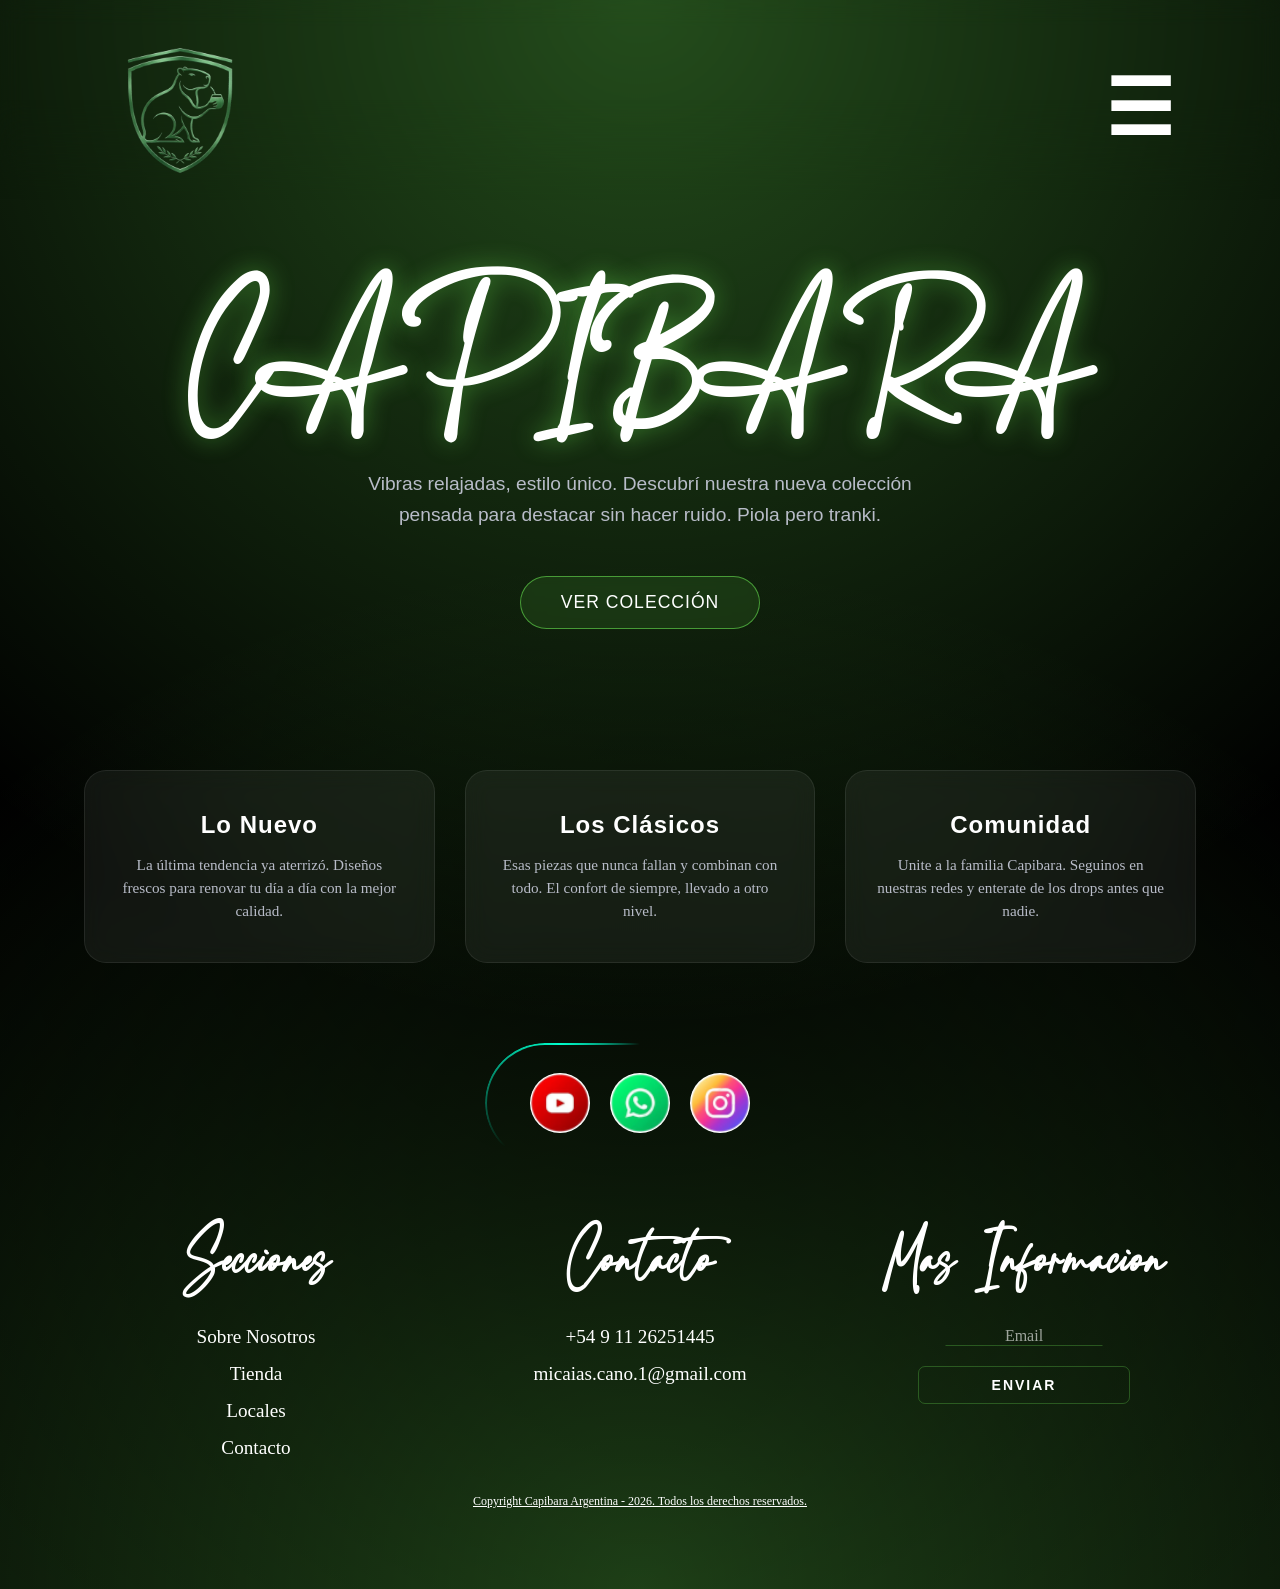
==== index.html @ 74a03d2d "Add files via upload" ====
<!DOCTYPE html>
<html lang="en">
<head>
    <meta charset="UTF-8">
    <meta name="viewport" content="width=device-width, initial-scale=1.0">
    <meta name="theme-color" content="#003895">
    <meta http-equiv="cache-control" content="no-cache">
    <meta name="robots" content="index, follow">
    <meta name="description" content="Capibara"> 
    <meta name="keywords" content="Capibara"> 
    <meta name="author" content="Micaias">
    <meta name="generator" content="Micaias">
    <meta name="copyright" content="Copyright 2026 - Capibara">
    <title>capibara</title>
    <link rel="stylesheet" href="style.css">
</head>
<body>
    <div class="conteiner">
        <header class="header">
            <img src="./assets/LogoCapibaraSF.png" alt="LogoCapibaraSF">
            <div style="display: flex;width: 100%;max-width: 620px;margin: auto;position: relative;"></div>
            <input type="checkbox" id="menu-toggle" class="menu-toggle">
            <label for="menu-toggle" class="hamburger">☰</label>
        </header>
        <nav class="menu">
            <a href="./Sobre Nosotros.html">Sobre Nosotros</a>
            <a href="./tienda.html">Tienda</a>
            <a href="./Locales.html">Locales</a>
            <a href="./Contacto.html">Contacto</a>
            <a>
            <input type="checkbox" id="menu-toggle" class="menu-toggle">
            <label for="menu-toggle" class="hamburger">☰</label>
            </a>
        </nav>


        <div class="scroll-fade-overlay"></div>
<main id="inicio">
    <style>
        /* =========================================
           ESTILOS EXCLUSIVOS DEL MAIN (Inicio)
           ========================================= */
        .hero {
            display: flex;
            flex-direction: column;
            align-items: center;
            justify-content: center;
            text-align: center;
            min-height: 60vh;
            gap: 20px;
            padding: 20px;
            margin-top: 150px; /* Da espacio para que el header fixed no lo tape */
            animation: fadeUp 1s ease-out;
        }

        .hero h1 {
            font-family: Saylora, sans-serif;
            font-size: clamp(3rem, 10vw, 7rem);
            color: #ffffff;
            text-shadow: 0 0 25px rgba(119, 255, 92, 0.4);
            letter-spacing: 2px;
            line-height: 1.1;
            margin-bottom: 35px
        }

        .hero p {
            font-size: clamp(1rem, 2vw, 1.2rem);
            color: var(--muted);
            max-width: 600px;
            line-height: 1.6;
            font-family: Exomedium, sans-serif;
        }

        .btn-cta {
            display: inline-block;
            margin-top: 25px;
            padding: 15px 40px;
            border-radius: 50px;
            background: rgba(119, 255, 92, 0.1);
            border: 1px solid rgba(119, 255, 92, 0.5);
            color: var(--text);
            text-decoration: none;
            font-family: Exomedium, sans-serif;
            font-size: 1.1rem;
            letter-spacing: 1px;
            text-transform: uppercase;
            transition: all 0.3s ease;
            backdrop-filter: blur(5px);
        }

        .btn-cta:hover {
            background: rgba(119, 255, 92, 0.3);
            box-shadow: 0 0 25px rgba(119, 255, 92, 0.4);
            transform: translateY(-3px);
        }

        .features {
            display: grid;
            grid-template-columns: repeat(auto-fit, minmax(280px, 1fr));
            gap: 30px;
            padding: 40px 20px 80px;
            width: 100%;
            max-width: 1200px;
            margin: 0 auto;
        }

        .card-tranki {
            background: var(--card);
            border: 1px solid var(--card-border);
            border-radius: var(--radius);
            padding: 40px 30px;
            text-align: center;
            backdrop-filter: blur(12px);
            -webkit-backdrop-filter: blur(12px);
            transition: transform 0.4s ease, border-color 0.4s ease;
            display: flex;
            flex-direction: column;
            gap: 15px;
        }

        .card-tranki:hover {
            transform: translateY(-8px);
            border-color: rgba(119, 255, 92, 0.5);
            box-shadow: 0 15px 35px rgba(0, 0, 0, 0.5), inset 0 0 20px rgba(119, 255, 92, 0.05);
        }

        .card-tranki h3 {
            font-family: Exomedium, sans-serif;
            font-size: 1.5rem;
            color: white;
            letter-spacing: 1px;
        }

        .card-tranki p {
            color: var(--muted);
            font-size: 0.95rem;
            line-height: 1.5;
        }

        #emptyState {
            display: none; /* Por defecto oculto hasta que js lo active */
            text-align: center;
            padding: 50px;
            color: var(--muted);
            font-family: Exomedium, sans-serif;
        }

        @keyframes fadeUp {
            from { opacity: 0; transform: translateY(30px); }
            to { opacity: 1; transform: translateY(0); }
        }
    </style>

    <section class="hero">
        <h1>CAPIBARA</h1>
        <p>Vibras relajadas, estilo único. Descubrí nuestra nueva colección pensada para destacar sin hacer ruido. Piola pero tranki.</p>
        <a href="./tienda.html" class="btn-cta">Ver Colección</a>
    </section>

    <section class="features">
        <div class="card-tranki">
            <h3>Lo Nuevo</h3>
            <p>La última tendencia ya aterrizó. Diseños frescos para renovar tu día a día con la mejor calidad.</p>
        </div>
        <div class="card-tranki">
            <h3>Los Clásicos</h3>
            <p>Esas piezas que nunca fallan y combinan con todo. El confort de siempre, llevado a otro nivel.</p>
        </div>
        <div class="card-tranki">
            <h3>Comunidad</h3>
            <p>Unite a la familia Capibara. Seguinos en nuestras redes y enterate de los drops antes que nadie.</p>
        </div>
    </section>

    <div class="empty-state" id="emptyState">No se ha encontrado ninguna referencia a la palabra puesta en el BUSCADOR.</div>
</main>
        <footer>
            <div class="redes">
                <a href="#"><img src="./assets/yt.png" alt="yt"></a>
                <a href="#"><img src="./assets/wtsap.png" alt="wtsp"></a>
                <a href="#"><img src="./assets/ig.png" alt="ig"></a>
            </div>
        <section class="SCN">
            <div class="secciones">
                <h3>Secciones</h3>
                <a href="./Sobre Nosotros.html">Sobre Nosotros</a>
                <a href="./tienda.html">Tienda</a>
                <a href="./Locales.html">Locales</a>
                <a href="./Contacto.html">Contacto</a>
            </div>
            <div class="contacto">
                <h3>Contacto</h3>
                <a href="#">+54 9 11 26251445</a>
                <a href="#">micaias.cano.1@gmail.com</a>
            </div>
            <div class="newsletter">
                <h3>Mas Informacion</h3>
                <form id="newsletter-form" class="form">
                    <div class="inputbox"> 
                        <input type="text" placeholder="Email">
                        <span></span>
                    </div>
                    <button type="submit">Enviar</button>
                </form>
            </div>
            
        </section>
        <div class="mediosDePago" style="display: none;" ></div>
        <div class="copyright"><a href="#">Copyright Capibara Argentina - 2026. Todos los derechos reservados.</a></div>
    </footer>
    <article id="wrap">
        <article id="lightings">
            <section id="one">
                <section id="two">
                        <section id="three">
                        <section id="four">
                            <section id="five">
                            <!-- El centro del resplandor -->
                            </section>
                        </section>
                    </section>
                </section>
                </section>
            </article>
        </article>
        <script src="script.js"></script>
    </div>
</body>
</html>
---- style.css ----
/* ==========================================================================
   ======================== ESTILOS GLOBALES ==============================
   Compartidos por: Inicio, Sobre Nosotros, Tienda, Locales, Contacto
   ========================================================================== */

/* --- 1. VARIABLES GLOBALES Y FUENTES --- */
:root {
  --bg: #000;
  --card: rgba(255, 255, 255, 0.06);
  --card-border: rgba(255, 255, 255, 0.08);
  --text: #ffffff;
  --muted: #b8bcc8;
  --accent: rgba(119, 255, 92, 0.3);
  --shadow: 0 10px 40px rgba(0, 0, 0, 0.35);
  --radius: 22px;
}

@font-face {
  font-family: Exomedium;
  src: url(./assets/Exo-Medium.ttf) format(ttf);
}

@font-face {
  font-family: Saylora;
  src: url(./assets/Priestacy.otf) format(opentype);
  font-weight: 550;
  font-style: normal;
  font-display:swap;
  margin: auto;
}

/* --- 2. RESET Y ESTILOS BASE --- */
* {
  margin: 0;
  padding: 0;
  box-sizing: border-box;
}

html {
  scroll-behavior: smooth;
  overflow-x: hidden;
}

body {
  position: relative;
  font-family: 'Inter', Exomedium;
  background:
  radial-gradient(circle at top , rgba(119, 255, 92, 0.3), transparent 60%),
  radial-gradient(circle at center, rgba(0, 0, 0, 0.8), transparent 100%),
  radial-gradient(circle at bottom ,rgba(119, 255, 92, 0.3), transparent 60%)
    var(--bg);
  color: var(--text);
  width: 100%;
  max-width: 100vw;
  min-height: 100vh;
  padding: 40px 20px 0px;
  overflow-x: hidden;
  
}

.conteiner {
  width: 90vw;
  max-width: 1920px;
  margin: 0 auto;
}

/* --- 3. HEADER Y MENÚ DE NAVEGACIÓN --- */
.header {
  display: flex;
  position: fixed;
  text-align: center;
  justify-content: space-between;
  align-items: center;
  margin-bottom: 10px;
  animation: fadeUp 0.8s ease; 
  font-size: clamp(2.8rem, 6vw, 5rem); 
  font-weight: 700;
  letter-spacing: -0.05em;
  margin-bottom: 15px;
  line-height: 1;
  width: 90vw;
  top: 40px;
  gap: 25px;
  z-index: 10;
  max-width: 1920px;
}

header img {
  position: relative;
  width: auto;
  max-width: 140px;
  height: auto;
  max-height: 140px;
  margin: auto;
}

.menu-toggle {
  display: none;
}

.hamburger {
  display: flex;
  cursor: pointer;
  margin: auto;
}

.hamburger span {
  display: block;
  height: 3px;
  width: 100%;
  background: white;
  border-radius: 2px;
  transition: 0.3s;
}

.menu {
  display: none;
  position: fixed;
  text-align: center;
  justify-content: center;
  align-items: center;
  margin-bottom: 10px;
  animation: fadeUp 0.8s ease; 
  font-size: clamp(1rem, 2rem, 3rem); 
  font-weight: 700;
  letter-spacing: -0.05em;
  margin-bottom: 15px;
  line-height: 1;
  width: 90vw;
  top: 40px;
  z-index: 10;
  max-width: 1920px;
  min-height: 140px;
  overflow: hidden;
}
.menu a {
  display: flex;
  align-items: center;
  justify-content: center;
  color: white;
  text-decoration: none;
  padding: clamp(0.8rem, 1rem, 1.5rem);
  background: none;
  border-radius: 50px;
  font-size: clamp(1rem, 1.4rem, 1.8rem);
  margin: auto;
  border: 1px solid rgba(119, 255, 92, 0.3);
}

.menu a::before {
  content: "";
  width: 70%;
  height: 1px;
  position: absolute;
  bottom: 0;
  left: 15%;
  background: rgb(255, 255, 255);
  background: linear-gradient(
    90deg,
    rgba(255, 255, 255, 0) 0%,
    rgba(119, 255, 92, 0.3) 50%,
    rgba(255, 255, 255, 0) 100%
  );
  opacity: 0.2;
  transition: all 1s cubic-bezier(0.15, 0.83, 0.66, 1);
}

.menu a:hover {
  color: rgb(255, 255, 255, 1);
  transform: scale(1.1) translateY(-3px);
  background: rgba(119, 255, 92, 0.3);
}

.menu a:hover::before {
  opacity: 1;
}

.menu a:last-child {
  background: none;
  border: none;
  padding: 0px;
  font-size: clamp(2.8rem, 6vw, 5rem);
}

.menu a:hover:last-child {
  background: none;
  border: none;
}

.menu .hamburger {
  margin: auto;
  display: block;
}

body:has(.menu-toggle:checked) .menu {
  display: flex;
}

body:has(.menu-toggle:checked) .header {
  display: none;
  position: relative;
}

.scroll-fade-overlay {
  position: fixed;
  top: 0px; 
  left: 0;
  width: 100vw;
  height: 200px; 
  backdrop-filter: blur(12px);
  -webkit-backdrop-filter: blur(12px);
  -webkit-mask-image: linear-gradient(to bottom, black 50%, transparent 100%);
  mask-image: linear-gradient(to bottom, black 50%, transparent 100%);
  pointer-events: none; 
  z-index: 2; 
}

/* --- 4. FOOTER, REDES Y NEWSLETTER --- */
footer {
  display: flex;
  flex-direction: column;
  align-items: center;
  font-family: Exomedium;
  position: relative; 
  width: 100%;
}

.redes {
  height: 120px;
  width: auto;
  position: relative;
  display: flex;
  align-items: center;
  justify-content: center;
  border-radius: 100px;
  padding-left: 35px;
  padding-right: 35px;
}

@property --angle {
  syntax: '<angle>';
  initial-value: 0deg;
  inherits: false;
}

.redes::before {
  content: '';
  position: absolute;
  inset: 0;
  border-radius: 75px;
  padding: 2px;
  background: conic-gradient(from var(--angle), transparent 70%, #00ffcc, transparent );
  -webkit-mask: 
    linear-gradient(#fff 0 0) content-box, 
    linear-gradient(#fff 0 0);
  -webkit-mask-composite: xor;
          mask-composite: exclude;
  animation: girar 2s linear infinite;
  pointer-events: none;
}

@keyframes girar {
  to {
    --angle: 360deg;
  }
}

.redes a {
  height: 50%;
  background-color: white;
  margin: 10px;
  border-radius: 100px;
  border: 1px solid rgba(255, 255, 255, 0.1);
  position: relative; 
  z-index: 8; 
}

.redes a img {
  display: flex;
  align-items: center;
  justify-content: center;
  height: 100%;
}

.SCN {
  display: flex;
  width: 100%;
  align-items: center;
  justify-content: center;
  flex-direction: row;
  margin: auto;
  padding-top: 35px;
  padding-bottom: 35px;
}

.SCN div {
  display: flex;
  flex-direction: column;
  gap: 15px;
  margin: auto;
  margin-top: 0px;
  align-items: center;
  width: 100%;
}

.SCN div h3 {
  font-size: 3rem;
  font-family: Saylora;
  text-align: center;
}

.SCN div a {
  text-decoration: none;
  color: white;
  font-size: 1.2rem;
}

.newsletter {
  display: flex;
  flex-direction: row;
}

#newsletter-form {
  display: flex;
  flex-direction: column;
  gap: 20px;
  width: 55%;
}

.inputbox {
  position: relative;
  display: flex;
  gap: 15px;
  flex-direction: column;
  align-items: center;
  justify-content: center;
}

.inputbox input {
  display: flex;
  align-items: center;
  justify-content: center;
  min-width: 6.5em;
  width: 75%;
  color: white;
  font-size: inherit;
  font-family: inherit;
  background-color: transparent;
  border: 1px solid transparent;
  border-bottom-color: rgba(119, 255, 92, 0.25);
}

.inputbox input:focus {
  outline: none;
}
.inputbox input::placeholder {
  color: hsla(0, 0%, 100%, 0.6);
  text-align: center;
}
.inputbox input:focus::placeholder {
  color: transparent;
}

.inputbox span {
  display: flex;
  align-items: center;
  position: absolute;
  bottom: 0;
  left: 0;
  right: 0;
  height: 1px;
  background-color: #00ffcc;
  transform-origin: bottom right;
  transform: scaleX(0);
  transition: transform 0.5s ease;
}

.inputbox input:focus ~ span {
  transform-origin: bottom left;
  transform: scaleX(1);
}

.form button {
  position: relative;
  padding: 10px 20px;
  border-radius: 7px;
  border: 1px solid rgba(119, 255, 92, 0.25);
  font-size: 14px;
  text-transform: uppercase;
  font-weight: 600;
  letter-spacing: 2px;
  background: transparent;
  color: #fff;
  overflow: hidden;
  box-shadow: 0 0 0 0 transparent;
  transition: all 0.2s ease-in;
}

.form button:hover {
  background: rgba(119, 255, 92, 0.3);
  box-shadow: 0 0 30px 5px rgba(119, 255, 92, 0.3);
  transition: all 0.2s ease-out;
}

.form button:hover::before {
  animation: sh02 0.5s 0s linear;
}

.form button::before {
  content: '';
  display: block;
  width: 0px;
  height: 86%;
  position: absolute;
  top: 7%;
  left: 0%;
  opacity: 0;
  background: #fff;
  box-shadow: 0 0 50px 30px #fff;
  transform: skewX(-20deg);
}

@keyframes sh02 {
  from { opacity: 0; left: 0%; }
  50% { opacity: 1; }
  to { opacity: 0; left: 100%; }
}

.form button:active {
  box-shadow: 0 0 0 0 transparent;
  transition: box-shadow 0.2s ease-in;
}

.copyright {
  display: flex;
  align-items: center;
  justify-content: center;
  text-align: center;
  font-size: 0.75rem;
  margin-bottom: 80px;
}

.copyright a {
  color: white;
}


#wrap {
  position: absolute;
  bottom: 0; /* Lo clava en el fondo del footer */
  left: 50%;
  transform: translateX(-50%); /* Lo centra perfecto a lo ancho de la pantalla */
  width: 100%;
  height: 200px; 
  overflow: hidden;
  z-index: -1; /* Lo manda por detrás de tus textos y botones */
  pointer-events: none;
}

#lightings {
  bottom: -60px;
  position: absolute;
  width: 100%;
  z-index: 10;
}
/* CLAVE: Le agregamos #wrap adelante para que SOLO afecte a las luces y no rompa tu tienda */
#wrap section {
  border-radius: 50%;
  height: 20px;
  width: 100%;
  position: relative;
  margin: auto;
  z-index: 10;
}

/* --- Animaciones (Estas quedan igual) --- */

#one { animation: one 5s ease-in-out infinite alternate; }
@keyframes one { 
  from { box-shadow: 0 0 80px 20px #473C78; }
  to { box-shadow: 0 0 80px 15px #F72A3B; }
}

#two { width: 90%; animation: two 4s ease-in-out infinite alternate; }
@keyframes two { 
  from { box-shadow: 0 0 80px 20px #18C499; }
  to { box-shadow: 0 0 80px 15px #D8F05E; }
}

#three { width: 80%; animation: three 3s ease-in-out infinite alternate; }
@keyframes three { 
  from { box-shadow: 0 0 80px 20px #FFDD00; }
  to { box-shadow: 0 0 80px 15px #3E33FF; }
}

#four { width: 70%; animation: four 2s ease-in-out infinite alternate; }
@keyframes four { 
  from { box-shadow: 0 0 80px 20px #781848; } 
  to { box-shadow: 0 0 80px 15px #F2BBE9; } 
}

#five { width: 60%; animation: five 1s ease-in-out infinite alternate; }
@keyframes five { 
  from { box-shadow: 0 0 80px 20px #42F2A1; }
  to { box-shadow: 0 0 80px 15px #F4F6AD; }
}


@media (max-width: 557.8px) {

 header img{ width: 20vw;} 
 .hamburger span {width: 20vw;}
 .menu{z-index: 1003; top: 0px; align-items: center;justify-content: center; font-size: clamp(0.5rem 1rem,1.5rem);  flex-direction: column; flex-direction: column; height: 100vh ;padding: 20vh 0px;gap: 15px; }
 .scroll-fade-overlay {height: 20px;  -webkit-mask-image: linear-gradient(to bottom, black 500%, transparent 100%);  mask-image: linear-gradient(to bottom, black 50%, transparent 100%);}
 body:has(.menu-toggle:checked) .scroll-fade-overlay{z-index: 1002; height: 100vh;  -webkit-mask-image: linear-gradient(to bottom, black 100%, transparent 100%);  mask-image: linear-gradient(to bottom, black 100%, transparent 100%); }
 html:has(.menu-toggle:checked) {overflow: hidden;}
 .menu a{padding: clamp(0.3rem, 0.5rem, 1rem); font-size: clamp(1rem, 1.5rem, 2rem);background-color: rgba(0, 0, 0, 0.2); color: white;}
 body:has(.menu-toggle:checked) .header {display: flex;position: relative;}
 .menu a:hover {transform: none}
 .SCN {display: flex;flex-direction: column; width: 100%;gap:20px;}
 .SCN div{gap: 10px;}
 .SCN .secciones {display: grid;grid-template-columns: 1fr 1fr;}
 .SCN div h3 {font-size: clamp(1.8rem, 2.1rem, 2.4rem);grid-column: 1 / -1;}
 .SCN div a {font-size: clamp(0.6rem, 0.9rem, 1.2rem);text-align: center;}
 #newsletter-form{display: flex; width: 80%;align-items: center;}
 .form button{display: flex;align-items: center;justify-content: center; width: 80%;}
}
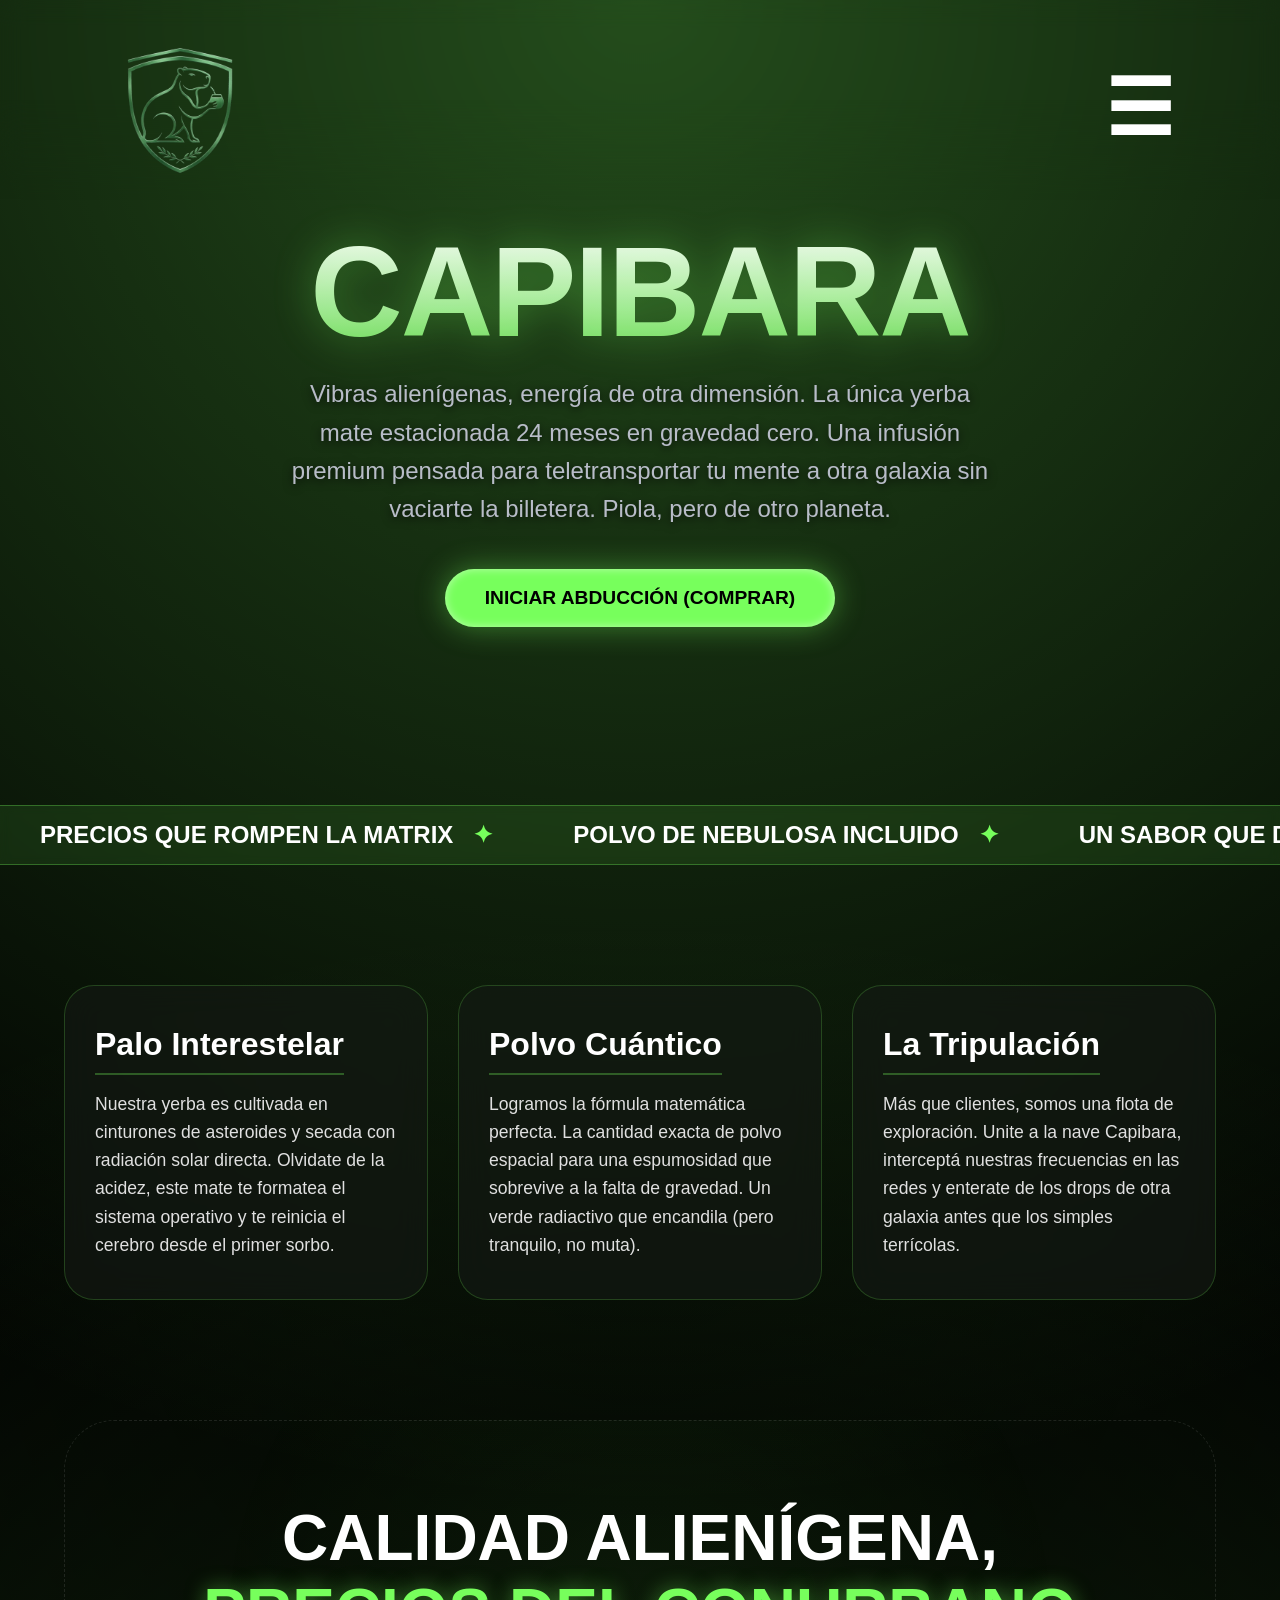
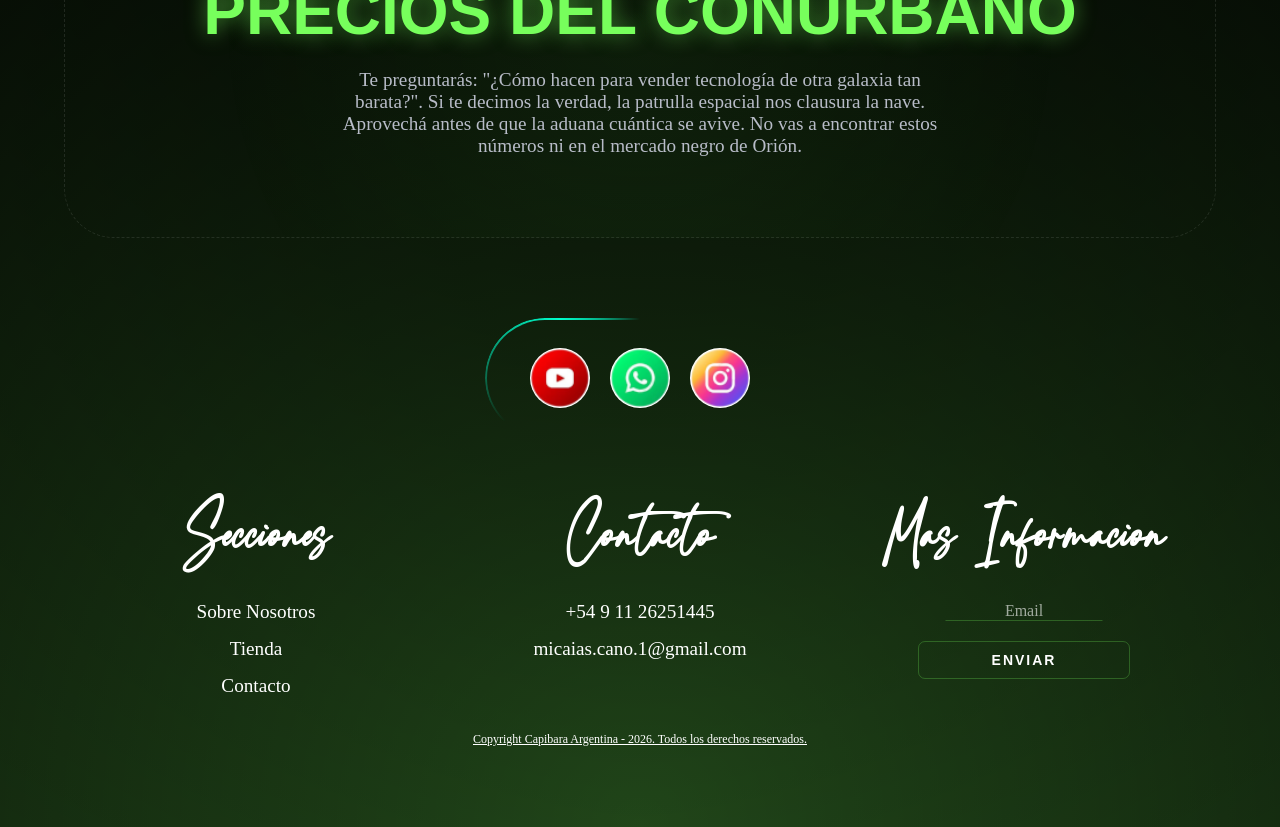
==== commit c5ddb538: "Update index.html" ====
--- a/index.html
+++ b/index.html
@@ -25,7 +25,6 @@
         <nav class="menu">
             <a href="./Sobre Nosotros.html">Sobre Nosotros</a>
             <a href="./tienda.html">Tienda</a>
-            <a href="./Locales.html">Locales</a>
             <a href="./Contacto.html">Contacto</a>
             <a>
             <input type="checkbox" id="menu-toggle" class="menu-toggle">
@@ -35,146 +34,53 @@
 
 
         <div class="scroll-fade-overlay"></div>
-<main id="inicio">
-    <style>
-        /* =========================================
-           ESTILOS EXCLUSIVOS DEL MAIN (Inicio)
-           ========================================= */
-        .hero {
-            display: flex;
-            flex-direction: column;
-            align-items: center;
-            justify-content: center;
-            text-align: center;
-            min-height: 60vh;
-            gap: 20px;
-            padding: 20px;
-            margin-top: 150px; /* Da espacio para que el header fixed no lo tape */
-            animation: fadeUp 1s ease-out;
-        }
-
-        .hero h1 {
-            font-family: Saylora, sans-serif;
-            font-size: clamp(3rem, 10vw, 7rem);
-            color: #ffffff;
-            text-shadow: 0 0 25px rgba(119, 255, 92, 0.4);
-            letter-spacing: 2px;
-            line-height: 1.1;
-            margin-bottom: 35px
-        }
-
-        .hero p {
-            font-size: clamp(1rem, 2vw, 1.2rem);
-            color: var(--muted);
-            max-width: 600px;
-            line-height: 1.6;
-            font-family: Exomedium, sans-serif;
-        }
-
-        .btn-cta {
-            display: inline-block;
-            margin-top: 25px;
-            padding: 15px 40px;
-            border-radius: 50px;
-            background: rgba(119, 255, 92, 0.1);
-            border: 1px solid rgba(119, 255, 92, 0.5);
-            color: var(--text);
-            text-decoration: none;
-            font-family: Exomedium, sans-serif;
-            font-size: 1.1rem;
-            letter-spacing: 1px;
-            text-transform: uppercase;
-            transition: all 0.3s ease;
-            backdrop-filter: blur(5px);
-        }
-
-        .btn-cta:hover {
-            background: rgba(119, 255, 92, 0.3);
-            box-shadow: 0 0 25px rgba(119, 255, 92, 0.4);
-            transform: translateY(-3px);
-        }
-
-        .features {
-            display: grid;
-            grid-template-columns: repeat(auto-fit, minmax(280px, 1fr));
-            gap: 30px;
-            padding: 40px 20px 80px;
-            width: 100%;
-            max-width: 1200px;
-            margin: 0 auto;
-        }
-
-        .card-tranki {
-            background: var(--card);
-            border: 1px solid var(--card-border);
-            border-radius: var(--radius);
-            padding: 40px 30px;
-            text-align: center;
-            backdrop-filter: blur(12px);
-            -webkit-backdrop-filter: blur(12px);
-            transition: transform 0.4s ease, border-color 0.4s ease;
-            display: flex;
-            flex-direction: column;
-            gap: 15px;
-        }
-
-        .card-tranki:hover {
-            transform: translateY(-8px);
-            border-color: rgba(119, 255, 92, 0.5);
-            box-shadow: 0 15px 35px rgba(0, 0, 0, 0.5), inset 0 0 20px rgba(119, 255, 92, 0.05);
-        }
-
-        .card-tranki h3 {
-            font-family: Exomedium, sans-serif;
-            font-size: 1.5rem;
-            color: white;
-            letter-spacing: 1px;
-        }
-
-        .card-tranki p {
-            color: var(--muted);
-            font-size: 0.95rem;
-            line-height: 1.5;
-        }
-
-        #emptyState {
-            display: none; /* Por defecto oculto hasta que js lo active */
-            text-align: center;
-            padding: 50px;
-            color: var(--muted);
-            font-family: Exomedium, sans-serif;
-        }
-
-        @keyframes fadeUp {
-            from { opacity: 0; transform: translateY(30px); }
-            to { opacity: 1; transform: translateY(0); }
-        }
-    </style>
-
-    <section class="hero">
+<main>
+<!-- HERO SECTION -->
+    <section class="hero-capibara">
         <h1>CAPIBARA</h1>
-        <p>Vibras relajadas, estilo único. Descubrí nuestra nueva colección pensada para destacar sin hacer ruido. Piola pero tranki.</p>
-        <a href="./tienda.html" class="btn-cta">Ver Colección</a>
+        <p>Vibras alienígenas, energía de otra dimensión. La única yerba mate estacionada 24 meses en gravedad cero. Una infusión premium pensada para teletransportar tu mente a otra galaxia sin vaciarte la billetera. Piola, pero de otro planeta.</p>
+        <a href="./tienda.html" class="btn-cta-yerba">Iniciar Abducción (Comprar)</a>
     </section>
 
-    <section class="features">
-        <div class="card-tranki">
-            <h3>Lo Nuevo</h3>
-            <p>La última tendencia ya aterrizó. Diseños frescos para renovar tu día a día con la mejor calidad.</p>
+    <!-- MARQUESINA INFINITA -->
+    <div class="marquee-container">
+        <div class="marquee-content">
+            <!-- Duplicamos el contenido para el efecto infinito -->
+            <span>PRECIOS QUE ROMPEN LA MATRIX</span>
+            <span>POLVO DE NEBULOSA INCLUIDO</span>
+            <span>UN SABOR QUE DESAFÍA LA GRAVEDAD</span>
+            <span>COSECHA INTERGALÁCTICA</span>
+            <span>PRECIOS QUE ROMPEN LA MATRIX</span>
+            <span>POLVO DE NEBULOSA INCLUIDO</span>
+            <span>UN SABOR QUE DESAFÍA LA GRAVEDAD</span>
+            <span>COSECHA INTERGALÁCTICA</span>
         </div>
-        <div class="card-tranki">
-            <h3>Los Clásicos</h3>
-            <p>Esas piezas que nunca fallan y combinan con todo. El confort de siempre, llevado a otro nivel.</p>
+    </div>
+
+    <!-- CARACTERÍSTICAS FLASHEADAS -->
+    <section class="yerba-features">
+        <div class="card-mistica">
+            <h3>Palo Interestelar</h3>
+            <p>Nuestra yerba es cultivada en cinturones de asteroides y secada con radiación solar directa. Olvidate de la acidez, este mate te formatea el sistema operativo y te reinicia el cerebro desde el primer sorbo.</p>
         </div>
-        <div class="card-tranki">
-            <h3>Comunidad</h3>
-            <p>Unite a la familia Capibara. Seguinos en nuestras redes y enterate de los drops antes que nadie.</p>
+        <div class="card-mistica">
+            <h3>Polvo Cuántico</h3>
+            <p>Logramos la fórmula matemática perfecta. La cantidad exacta de polvo espacial para una espumosidad que sobrevive a la falta de gravedad. Un verde radiactivo que encandila (pero tranquilo, no muta).</p>
+        </div>
+        <div class="card-mistica">
+            <h3>La Tripulación</h3>
+            <p>Más que clientes, somos una flota de exploración. Unite a la nave Capibara, interceptá nuestras frecuencias en las redes y enterate de los drops de otra galaxia antes que los simples terrícolas.</p>
         </div>
     </section>
 
-    <div class="empty-state" id="emptyState">No se ha encontrado ninguna referencia a la palabra puesta en el BUSCADOR.</div>
-</main>
-        <footer>
+    <!-- SECCIÓN DE PRECIOS -->
+    <section class="price-matrix">
+        <h2>CALIDAD ALIENÍGENA, <br><span class="highlight">PRECIOS DEL CONURBANO</span></h2>
+        <p style="max-width: 600px; margin: 0 auto; font-family: 'Space Grotesk'; font-size: 1.2rem; color: #b8bcc8;">
+            Te preguntarás: "¿Cómo hacen para vender tecnología de otra galaxia tan barata?". Si te decimos la verdad, la patrulla espacial nos clausura la nave. Aprovechá antes de que la aduana cuántica se avive. No vas a encontrar estos números ni en el mercado negro de Orión.
+        </p>
+    </section>
+</main>        <footer>
             <div class="redes">
                 <a href="#"><img src="./assets/yt.png" alt="yt"></a>
                 <a href="#"><img src="./assets/wtsap.png" alt="wtsp"></a>
@@ -185,7 +91,6 @@
                 <h3>Secciones</h3>
                 <a href="./Sobre Nosotros.html">Sobre Nosotros</a>
                 <a href="./tienda.html">Tienda</a>
-                <a href="./Locales.html">Locales</a>
                 <a href="./Contacto.html">Contacto</a>
             </div>
             <div class="contacto">
@@ -224,6 +129,327 @@
             </article>
         </article>
         <script src="script.js"></script>
+    <style>
+    /* =========================================================
+       ESTILOS EXCLUSIVOS DEL INDEX (FLASHEADOS Y ELEGANTES)
+       ========================================================= */
+       @font-face {
+  font-family: 'Syne';
+  src: url('./assets/Syne-Bold.ttf') format('truetype');
+  font-weight: 700;
+  font-style: normal;
+  font-display: swap;
+}
+
+@font-face {
+  font-family: 'Syne';
+  src: url('./assets/Syne-ExtraBold.ttf') format('truetype');
+  font-weight: 800;
+  font-style: normal;
+  font-display: swap;
+}
+
+@font-face {
+  font-family: 'Space Grotesk';
+  src: url('./assets/SpaceGrotesk-Regular.ttf') format('truetype');
+  font-weight: 400;
+  font-style: normal;
+  font-display: swap;
+}
+
+@font-face {
+  font-family: 'Space Grotesk';
+  src: url('./assets/SpaceGrotesk-Bold.ttf') format('truetype');
+  font-weight: 700;
+  font-style: normal;
+  font-display: swap;
+}
+    .hero-capibara {
+        display: flex;
+        flex-direction: column;
+        align-items: center;
+        justify-content: center;
+        text-align: center;
+        min-height: 85vh;
+        padding: 0 20px;
+        position: relative;
+        z-index: 5;
+    }
+
+    .hero-capibara h1 {
+        /* Usando Syne para el título principal */
+        font-family: 'Syne', sans-serif;
+        font-size: clamp(4rem, 10vw, 8rem);
+        font-weight: 800;
+        margin-bottom: 10px;
+        background: linear-gradient(180deg, #FFFFFF 0%, rgba(119, 255, 92, 0.8) 100%);
+        -webkit-background-clip: text;
+        -webkit-text-fill-color: transparent;
+        filter: drop-shadow(0px 0px 20px rgba(119, 255, 92, 0.4));
+        letter-spacing: -2px;
+        animation: floatTitle 4s ease-in-out infinite;
+    }
+
+    .hero-capibara p {
+        font-family: 'Space Grotesk', sans-serif;
+        font-size: clamp(1.2rem, 2vw, 1.5rem);
+        max-width: 700px;
+        color: var(--muted, #b8bcc8);
+        margin-bottom: 40px;
+        line-height: 1.6;
+        text-shadow: 0 2px 10px rgba(0,0,0,0.8);
+    }
+
+    .btn-cta-yerba {
+        padding: 18px 40px;
+        font-family: 'Space Grotesk', sans-serif;
+        font-size: 1.2rem;
+        font-weight: 700;
+        text-transform: uppercase;
+        color: #000;
+        background: #77FF5C;
+        border-radius: 50px;
+        text-decoration: none;
+        box-shadow: 0 0 30px rgba(119, 255, 92, 0.4), inset 0 0 10px rgba(255,255,255,0.5);
+        transition: all 0.3s cubic-bezier(0.175, 0.885, 0.32, 1.275);
+    }
+
+    .btn-cta-yerba:hover {
+        transform: scale(1.05) translateY(-5px);
+        box-shadow: 0 15px 40px rgba(119, 255, 92, 0.6), inset 0 0 15px rgba(255,255,255,0.8);
+        letter-spacing: 2px;
+    }
+
+    /* Marquesina Infinita */
+    .marquee-container {
+        width: 100vw;
+        overflow: hidden;
+        background: rgba(119, 255, 92, 0.1);
+        border-top: 1px solid rgba(119, 255, 92, 0.3);
+        border-bottom: 1px solid rgba(119, 255, 92, 0.3);
+        padding: 15px 0;
+        position: relative;
+        left: 50%;
+        transform: translateX(-50%);
+        backdrop-filter: blur(5px);
+        margin-bottom: 80px;
+    }
+
+    .marquee-content {
+        display: flex;
+        width: max-content;
+        animation: scrollMarquee 20s linear infinite;
+        font-family: 'Syne', sans-serif;
+        font-size: 1.5rem;
+        color: white;
+        font-weight: 700;
+        text-transform: uppercase;
+    }
+
+    .marquee-content span {
+        margin: 0 40px;
+        display: flex;
+        align-items: center;
+        gap: 20px;
+    }
+    
+    .marquee-content span::after {
+        content: "✦";
+        color: #77FF5C;
+    }
+
+    /* Sección de Características */
+    .yerba-features {
+        display: grid;
+        grid-template-columns: repeat(auto-fit, minmax(300px, 1fr));
+        gap: 30px;
+        padding: 40px 0;
+        max-width: 1200px;
+        margin: 0 auto 80px auto;
+        position: relative;
+        z-index: 5;
+    }
+
+    .card-mistica {
+        background: rgba(20, 25, 20, 0.6);
+        border: 1px solid rgba(119, 255, 92, 0.2);
+        border-radius: 30px;
+        padding: 40px 30px;
+        backdrop-filter: blur(16px);
+        -webkit-backdrop-filter: blur(16px);
+        transition: all 0.4s ease;
+        position: relative;
+        overflow: hidden;
+    }
+
+    .card-mistica::before {
+        content: '';
+        position: absolute;
+        top: -50%;
+        left: -50%;
+        width: 200%;
+        height: 200%;
+        background: radial-gradient(circle, rgba(119, 255, 92, 0.1) 0%, transparent 60%);
+        opacity: 0;
+        transition: opacity 0.5s ease;
+        pointer-events: none;
+    }
+
+    .card-mistica:hover {
+        transform: translateY(-10px);
+        border-color: rgba(119, 255, 92, 0.6);
+        box-shadow: 0 20px 50px rgba(0, 0, 0, 0.5), 0 0 30px rgba(119, 255, 92, 0.15);
+    }
+
+    .card-mistica:hover::before {
+        opacity: 1;
+        animation: rotateGlow 10s linear infinite;
+    }
+
+    .card-mistica h3 {
+        font-family: 'Syne', sans-serif;
+        font-size: 2rem;
+        color: #fff;
+        margin-bottom: 15px;
+        border-bottom: 2px solid rgba(119, 255, 92, 0.3);
+        padding-bottom: 10px;
+        display: inline-block;
+    }
+
+    .card-mistica p {
+        font-family: 'Space Grotesk', sans-serif;
+        color: #e0e0e0;
+        font-size: 1.1rem;
+        line-height: 1.6;
+    }
+
+    /* Sección de Precios Rotos */
+    .price-matrix {
+        text-align: center;
+        padding: 80px 20px;
+        background: radial-gradient(circle at center, rgba(119, 255, 92, 0.05) 0%, transparent 70%);
+        border-radius: 50px;
+        margin-bottom: 80px;
+        border: 1px dashed rgba(255,255,255,0.1);
+    }
+
+    .price-matrix h2 {
+        font-family: 'Syne', sans-serif;
+        font-size: clamp(2.5rem, 5vw, 4rem);
+        color: white;
+        margin-bottom: 20px;
+    }
+
+    .price-matrix .highlight {
+        color: #77FF5C;
+        text-shadow: 0 0 20px rgba(119, 255, 92, 0.5);
+    }
+
+    /* Animaciones */
+    @keyframes floatTitle {
+        0%, 100% { transform: translateY(0); }
+        50% { transform: translateY(-10px); }
+    }
+
+    @keyframes scrollMarquee {
+        0% { transform: translateX(0); }
+        100% { transform: translateX(-50%); }
+    }
+
+    @keyframes rotateGlow {
+        0% { transform: rotate(0deg); }
+        100% { transform: rotate(360deg); }
+    }
+    @media (max-width: 557.8px) {
+    
+    /* 1. HERO SECTION */
+    .hero-capibara {
+        min-height: 70vh; /* Ocupa un poco menos de alto para que se vea que hay más contenido abajo */
+        padding: 40px 15px 0px;
+    }
+
+    .hero-capibara h1 {
+        /* Ajustamos el clamp para que entre bien en pantallas finitas sin desbordar */
+        font-size: clamp(1.5rem, 15vw, 2.3rem);
+        line-height: 1;
+        margin-bottom: 15px;
+    }
+
+    .hero-capibara p {
+        font-size: 1rem;
+        margin-bottom: 30px;
+        text-shadow: 0 2px 5px rgba(0,0,0,0.9); /* Sombra más fuerte para mejor lectura en móvil */
+    }
+
+    .btn-cta-yerba {
+        padding: 15px 25px;
+        font-size: 0.95rem;
+        width: 90%; /* En móvil queda mejor un botón ancho que ocupe casi toda la pantalla */
+        text-align: center;
+    }
+
+    /* 2. MARQUESINA (Buscamos que no se vea gigante) */
+    .marquee-container {
+        margin-bottom: 50px; /* Menos margen en celular */
+        padding: 10px 0;
+    }
+
+    .marquee-content {
+        font-size: 1.1rem;
+    }
+
+    .marquee-content span {
+        margin: 0 20px; /* Menos espacio entre frases para que se lean más rápido */
+        gap: 15px;
+    }
+
+    /* 3. CARACTERÍSTICAS (Las tarjetas místicas) */
+    .yerba-features {
+        /* Forzamos 1 sola columna en vez del grid automático */
+        grid-template-columns: 1fr;
+        gap: 20px;
+        padding: 0 15px;
+        margin-bottom: 50px;
+    }
+
+    .card-mistica {
+        padding: 25px 20px;
+        border-radius: 20px;
+    }
+
+    .card-mistica h3 {
+        font-size: 1.5rem;
+    }
+
+    .card-mistica p {
+        font-size: 0.95rem;
+    }
+
+    /* 4. SECCIÓN DE PRECIOS */
+    .price-matrix {
+        padding: 40px 15px;
+        margin: 0 15px 50px 15px;
+        border-radius: 25px;
+    }
+
+    .price-matrix h2 {
+        font-size: clamp(1.8rem, 8vw, 2.2rem);
+        line-height: 1.1;
+    }
+
+    .price-matrix p {
+        font-size: 0.95rem;
+        line-height: 1.5;
+    }
+
+    /* 5. ESTADO VACÍO (Buscador) */
+    #emptyState {
+        font-size: 1.1rem !important;
+        padding: 0 15px;
+        margin-top: 40px;
+    }
+}
+</style>
     </div>
 </body>
-</html>+</html>
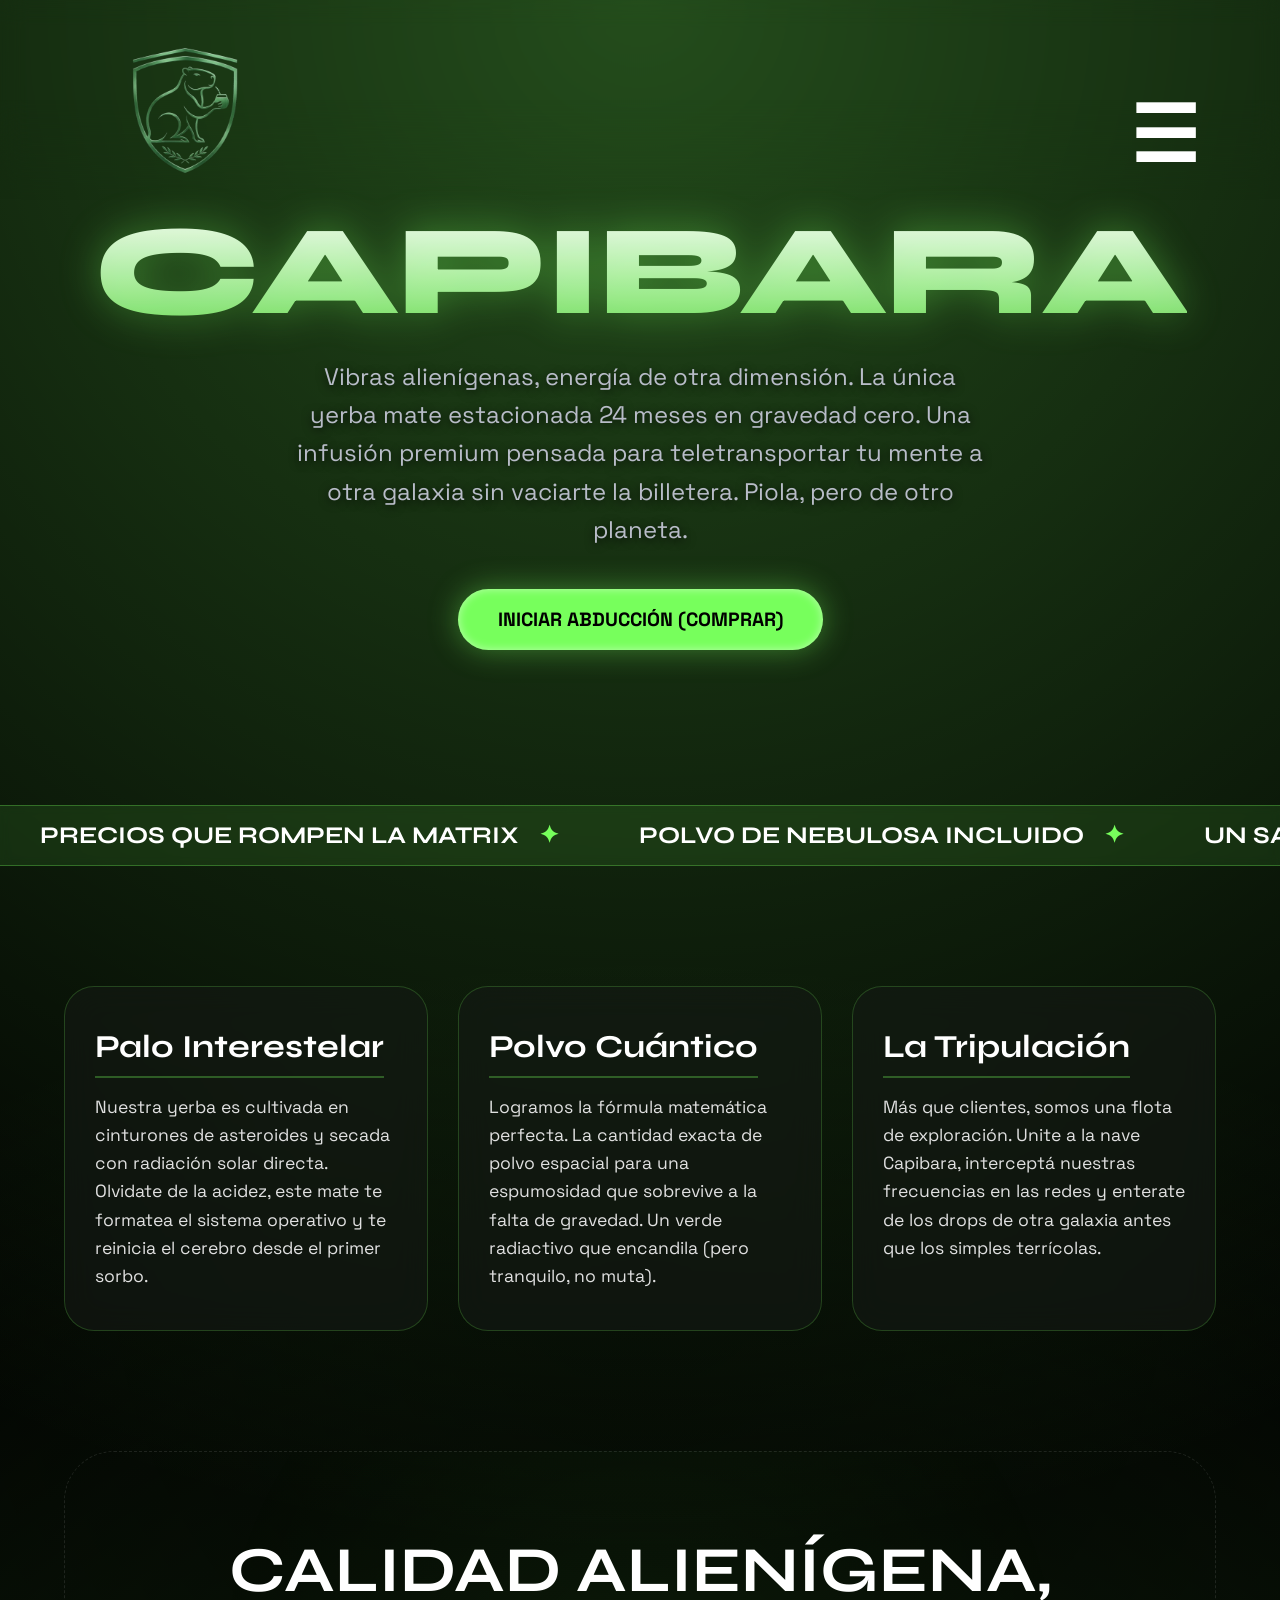
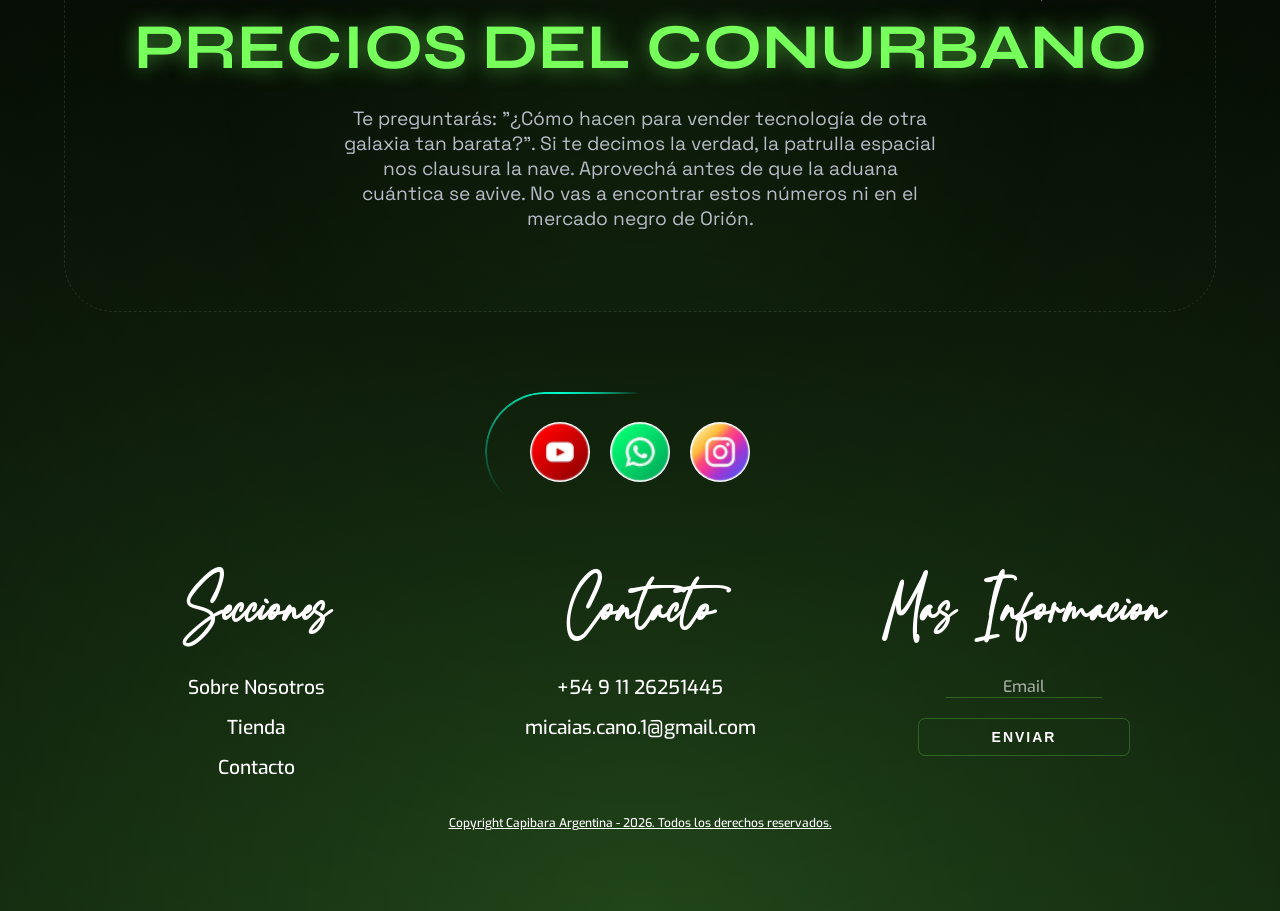
==== commit 58226446: "Add files via upload" ====
--- a/index.html
+++ b/index.html
@@ -8,7 +8,7 @@
     <meta name="robots" content="index, follow">
     <meta name="description" content="Capibara"> 
     <meta name="keywords" content="Capibara"> 
-    <meta name="author" content="Micaias">
+    <meta name="author" conftent="Micaias">
     <meta name="generator" content="Micaias">
     <meta name="copyright" content="Copyright 2026 - Capibara">
     <title>capibara</title>
@@ -450,6 +450,6 @@
     }
 }
 </style>
-    </div>
+
 </body>
-</html>
+</html>
--- a/style.css
+++ b/style.css
@@ -17,16 +17,15 @@
 
 @font-face {
   font-family: Exomedium;
-  src: url(./assets/Exo-Medium.ttf) format(ttf);
+  src: url(./assets/Exo-Medium.ttf) format('truetype');
 }
 
 @font-face {
   font-family: Saylora;
-  src: url(./assets/Priestacy.otf) format(opentype);
+  src: url(./assets/Priestacy.otf) format('opentype');
   font-weight: 550;
   font-style: normal;
-  font-display:swap;
-  margin: auto;
+  font-display: swap;
 }
 
 /* --- 2. RESET Y ESTILOS BASE --- */
@@ -43,11 +42,11 @@
 
 body {
   position: relative;
-  font-family: 'Inter', Exomedium;
+  font-family: 'Inter', Exomedium, sans-serif;
   background:
-  radial-gradient(circle at top , rgba(119, 255, 92, 0.3), transparent 60%),
-  radial-gradient(circle at center, rgba(0, 0, 0, 0.8), transparent 100%),
-  radial-gradient(circle at bottom ,rgba(119, 255, 92, 0.3), transparent 60%)
+    radial-gradient(circle at top, rgba(119, 255, 92, 0.3), transparent 60%),
+    radial-gradient(circle at center, rgba(0, 0, 0, 0.8), transparent 100%),
+    radial-gradient(circle at bottom, rgba(119, 255, 92, 0.3), transparent 60%)
     var(--bg);
   color: var(--text);
   width: 100%;
@@ -55,7 +54,6 @@
   min-height: 100vh;
   padding: 40px 20px 0px;
   overflow-x: hidden;
-  
 }
 
 .conteiner {
@@ -71,7 +69,6 @@
   text-align: center;
   justify-content: space-between;
   align-items: center;
-  margin-bottom: 10px;
   animation: fadeUp 0.8s ease; 
   font-size: clamp(2.8rem, 6vw, 5rem); 
   font-weight: 700;
@@ -102,6 +99,10 @@
   display: flex;
   cursor: pointer;
   margin: auto;
+  width: 35px;
+  height: 25px;
+  flex-direction: column;
+  justify-content: space-between;
 }
 
 .hamburger span {
@@ -119,12 +120,9 @@
   text-align: center;
   justify-content: center;
   align-items: center;
-  margin-bottom: 10px;
   animation: fadeUp 0.8s ease; 
-  font-size: clamp(1rem, 2rem, 3rem); 
   font-weight: 700;
   letter-spacing: -0.05em;
-  margin-bottom: 15px;
   line-height: 1;
   width: 90vw;
   top: 40px;
@@ -133,6 +131,7 @@
   min-height: 140px;
   overflow: hidden;
 }
+
 .menu a {
   display: flex;
   align-items: center;
@@ -145,6 +144,7 @@
   font-size: clamp(1rem, 1.4rem, 1.8rem);
   margin: auto;
   border: 1px solid rgba(119, 255, 92, 0.3);
+  position: relative;
 }
 
 .menu a::before {
@@ -154,7 +154,6 @@
   position: absolute;
   bottom: 0;
   left: 15%;
-  background: rgb(255, 255, 255);
   background: linear-gradient(
     90deg,
     rgba(255, 255, 255, 0) 0%,
@@ -166,7 +165,7 @@
 }
 
 .menu a:hover {
-  color: rgb(255, 255, 255, 1);
+  color: rgba(255, 255, 255, 1);
   transform: scale(1.1) translateY(-3px);
   background: rgba(119, 255, 92, 0.3);
 }
@@ -198,21 +197,20 @@
 
 body:has(.menu-toggle:checked) .header {
   display: none;
-  position: relative;
 }
 
 .scroll-fade-overlay {
-  position: fixed;
-  top: 0px; 
-  left: 0;
-  width: 100vw;
-  height: 200px; 
-  backdrop-filter: blur(12px);
-  -webkit-backdrop-filter: blur(12px);
-  -webkit-mask-image: linear-gradient(to bottom, black 50%, transparent 100%);
-  mask-image: linear-gradient(to bottom, black 50%, transparent 100%);
-  pointer-events: none; 
-  z-index: 2; 
+    position: fixed;
+    top: 0px;
+    left: 0;
+    width: 100vw;
+    height: 200px;
+    backdrop-filter: blur(12px);
+    -webkit-backdrop-filter: blur(12px);
+    -webkit-mask-image: linear-gradient(to bottom, black 50%, transparent 100%);
+    mask-image: linear-gradient(to bottom, black 50%, transparent 100%);
+    pointer-events: none;
+    z-index: 9;
 }
 
 /* --- 4. FOOTER, REDES Y NEWSLETTER --- */
@@ -220,7 +218,7 @@
   display: flex;
   flex-direction: column;
   align-items: center;
-  font-family: Exomedium;
+  font-family: Exomedium, sans-serif;
   position: relative; 
   width: 100%;
 }
@@ -249,12 +247,12 @@
   inset: 0;
   border-radius: 75px;
   padding: 2px;
-  background: conic-gradient(from var(--angle), transparent 70%, #00ffcc, transparent );
+  background: conic-gradient(from var(--angle), transparent 70%, #00ffcc, transparent);
   -webkit-mask: 
     linear-gradient(#fff 0 0) content-box, 
     linear-gradient(#fff 0 0);
   -webkit-mask-composite: xor;
-          mask-composite: exclude;
+  mask-composite: exclude;
   animation: girar 2s linear infinite;
   pointer-events: none;
 }
@@ -274,13 +272,16 @@
   position: relative; 
   z-index: 8; 
 }
-
+.redes a:hover{
+  transform: scale(1.25);
+} 
 .redes a img {
   display: flex;
   align-items: center;
   justify-content: center;
   height: 100%;
 }
+
 
 .SCN {
   display: flex;
@@ -305,7 +306,7 @@
 
 .SCN div h3 {
   font-size: 3rem;
-  font-family: Saylora;
+  font-family: Saylora, sans-serif;
   text-align: center;
 }
 
@@ -353,10 +354,12 @@
 .inputbox input:focus {
   outline: none;
 }
+
 .inputbox input::placeholder {
   color: hsla(0, 0%, 100%, 0.6);
   text-align: center;
 }
+
 .inputbox input:focus::placeholder {
   color: transparent;
 }
@@ -444,16 +447,15 @@
   color: white;
 }
 
-
 #wrap {
   position: absolute;
-  bottom: 0; /* Lo clava en el fondo del footer */
+  bottom: 0; 
   left: 50%;
-  transform: translateX(-50%); /* Lo centra perfecto a lo ancho de la pantalla */
+  transform: translateX(-50%); 
   width: 100%;
   height: 200px; 
   overflow: hidden;
-  z-index: -1; /* Lo manda por detrás de tus textos y botones */
+  z-index: -1; 
   pointer-events: none;
 }
 
@@ -463,7 +465,7 @@
   width: 100%;
   z-index: 10;
 }
-/* CLAVE: Le agregamos #wrap adelante para que SOLO afecte a las luces y no rompa tu tienda */
+
 #wrap section {
   border-radius: 50%;
   height: 20px;
@@ -473,8 +475,7 @@
   z-index: 10;
 }
 
-/* --- Animaciones (Estas quedan igual) --- */
-
+/* --- Animaciones de Luces --- */
 #one { animation: one 5s ease-in-out infinite alternate; }
 @keyframes one { 
   from { box-shadow: 0 0 80px 20px #473C78; }
@@ -506,22 +507,103 @@
 }
 
 
+/* ==========================================================================
+   ======================= MEDIA QUERY (MOBILE) =============================
+   ========================================================================== */
 @media (max-width: 557.8px) {
-
- header img{ width: 20vw;} 
- .hamburger span {width: 20vw;}
- .menu{z-index: 1003; top: 0px; align-items: center;justify-content: center; font-size: clamp(0.5rem 1rem,1.5rem);  flex-direction: column; flex-direction: column; height: 100vh ;padding: 20vh 0px;gap: 15px; }
- .scroll-fade-overlay {height: 20px;  -webkit-mask-image: linear-gradient(to bottom, black 500%, transparent 100%);  mask-image: linear-gradient(to bottom, black 50%, transparent 100%);}
- body:has(.menu-toggle:checked) .scroll-fade-overlay{z-index: 1002; height: 100vh;  -webkit-mask-image: linear-gradient(to bottom, black 100%, transparent 100%);  mask-image: linear-gradient(to bottom, black 100%, transparent 100%); }
- html:has(.menu-toggle:checked) {overflow: hidden;}
- .menu a{padding: clamp(0.3rem, 0.5rem, 1rem); font-size: clamp(1rem, 1.5rem, 2rem);background-color: rgba(0, 0, 0, 0.2); color: white;}
- body:has(.menu-toggle:checked) .header {display: flex;position: relative;}
- .menu a:hover {transform: none}
- .SCN {display: flex;flex-direction: column; width: 100%;gap:20px;}
- .SCN div{gap: 10px;}
- .SCN .secciones {display: grid;grid-template-columns: 1fr 1fr;}
- .SCN div h3 {font-size: clamp(1.8rem, 2.1rem, 2.4rem);grid-column: 1 / -1;}
- .SCN div a {font-size: clamp(0.6rem, 0.9rem, 1.2rem);text-align: center;}
- #newsletter-form{display: flex; width: 80%;align-items: center;}
- .form button{display: flex;align-items: center;justify-content: center; width: 80%;}
-}
+  header img { 
+    width: 20vw; 
+  } 
+
+  .hamburger span { 
+    width: 100%; 
+  }
+
+  .menu {
+    z-index: 1003; 
+    top: 0px; 
+    left: 0;
+    align-items: center; 
+    justify-content: center; 
+    font-size: clamp(1rem, 1.5rem, 2rem); 
+    flex-direction: column; 
+    height: 100vh; 
+    width: 100vw;
+    padding: 20vh 0px; 
+    gap: 15px; 
+    background-color: rgba(0, 0, 0, 0.95);
+  }
+
+  .scroll-fade-overlay {
+    height: 20px; 
+    -webkit-mask-image: linear-gradient(to bottom, black 50%, transparent 100%); 
+    mask-image: linear-gradient(to bottom, black 50%, transparent 100%);
+  }
+
+  body:has(.menu-toggle:checked) .scroll-fade-overlay {
+    z-index: 1002; 
+    height: 100vh; 
+    -webkit-mask-image: linear-gradient(to bottom, black 100%, transparent 100%); 
+    mask-image: linear-gradient(to bottom, black 100%, transparent 100%); 
+  }
+
+  html:has(.menu-toggle:checked) {
+    overflow: hidden;
+  }
+
+  .menu a {
+    padding: clamp(0.3rem, 0.5rem, 1rem); 
+    font-size: clamp(1rem, 1.5rem, 2rem);
+    background-color: rgba(0, 0, 0, 0.2); 
+    color: white;
+    width: 80%;
+  }
+
+  /* Aseguramos que el header normal NO reaparezca por encima del menú móvil abierto */
+  body:has(.menu-toggle:checked) .header { 
+    display: none; 
+  }
+
+  .menu a:hover { 
+    transform: none; 
+  }
+
+  .SCN { 
+    display: flex; 
+    flex-direction: column; 
+    width: 100%; 
+    gap: 20px; 
+  }
+
+  .SCN div { 
+    gap: 10px; 
+  }
+
+  .SCN .secciones { 
+    display: grid; 
+    grid-template-columns: 1fr 1fr; 
+  }
+
+  .SCN div h3 { 
+    font-size: clamp(1.8rem, 2.1rem, 2.4rem); 
+    grid-column: 1 / -1; 
+  }
+
+  .SCN div a { 
+    font-size: clamp(0.6rem, 0.9rem, 1.2rem); 
+    text-align: center; 
+  }
+
+  #newsletter-form { 
+    display: flex; 
+    width: 80%; 
+    align-items: center; 
+  }
+
+  .form button { 
+    display: flex; 
+    align-items: center; 
+    justify-content: center; 
+    width: 80%; 
+  }
+}
